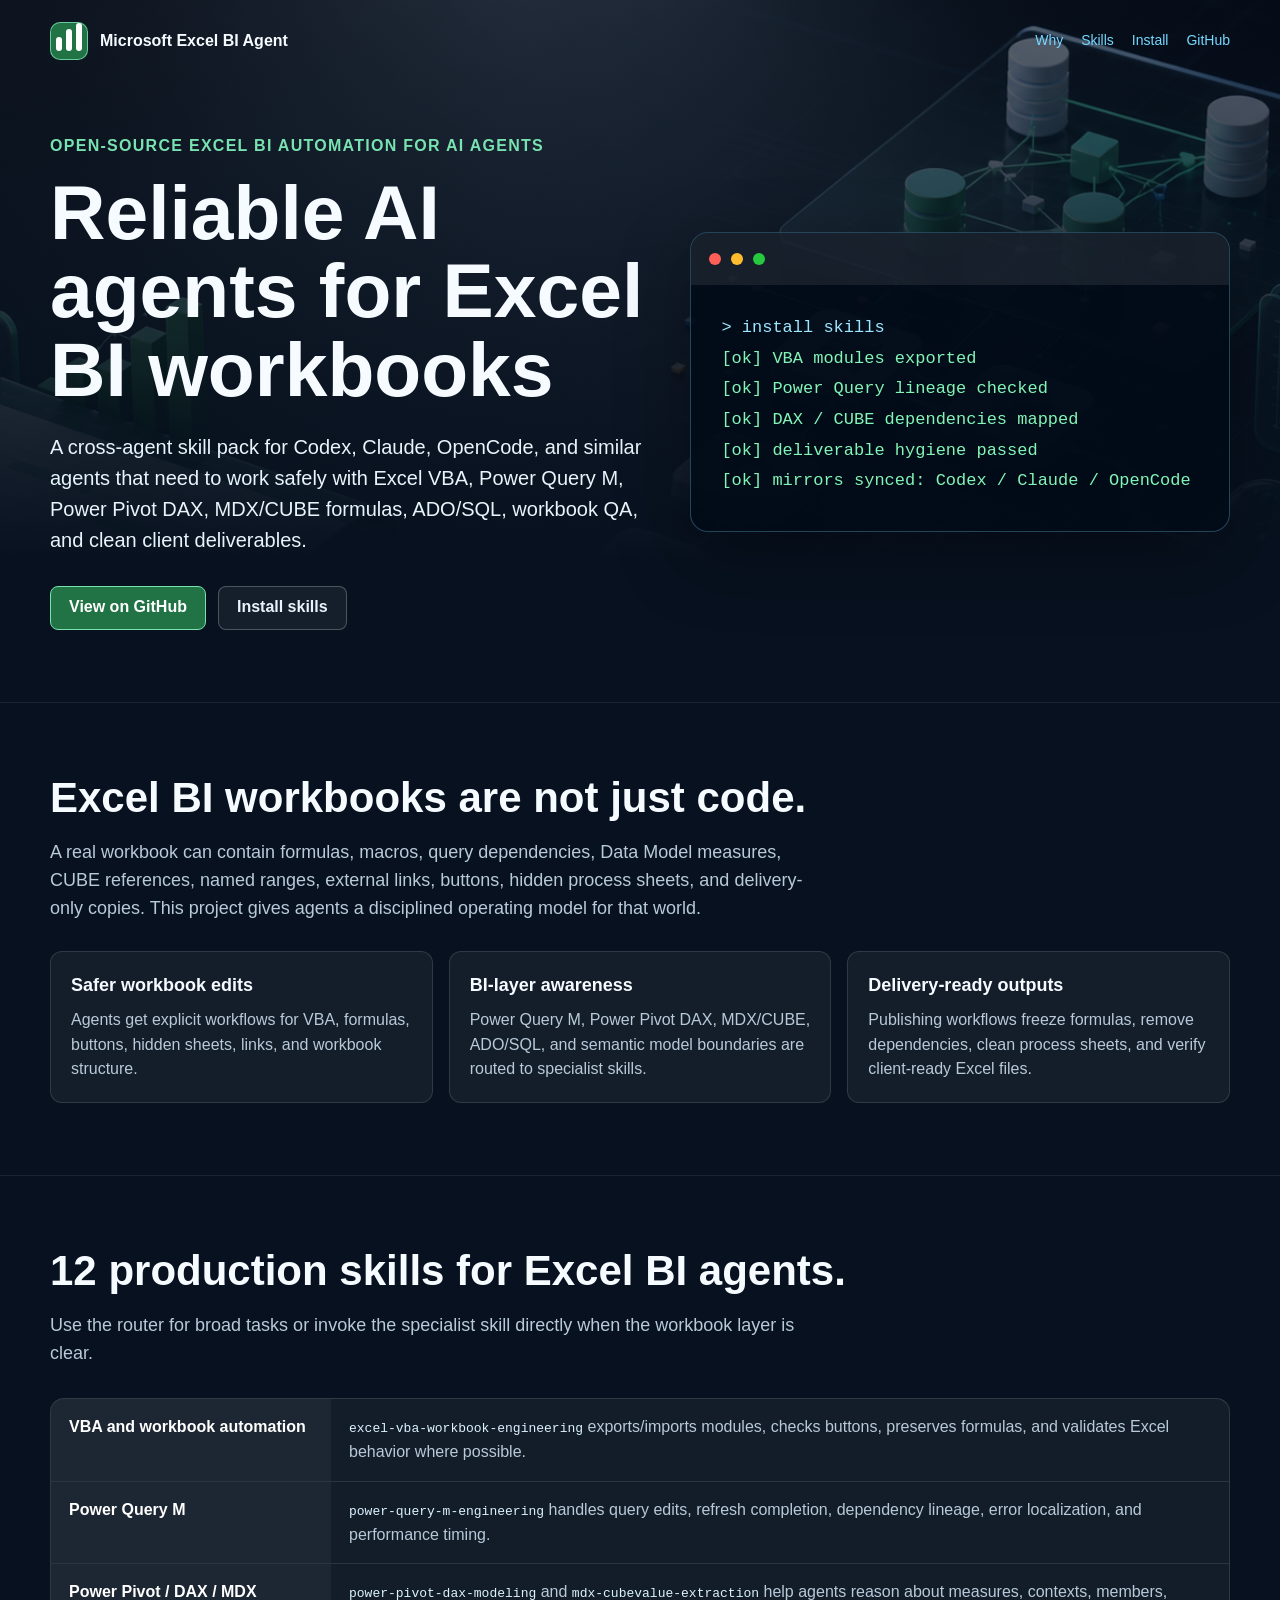
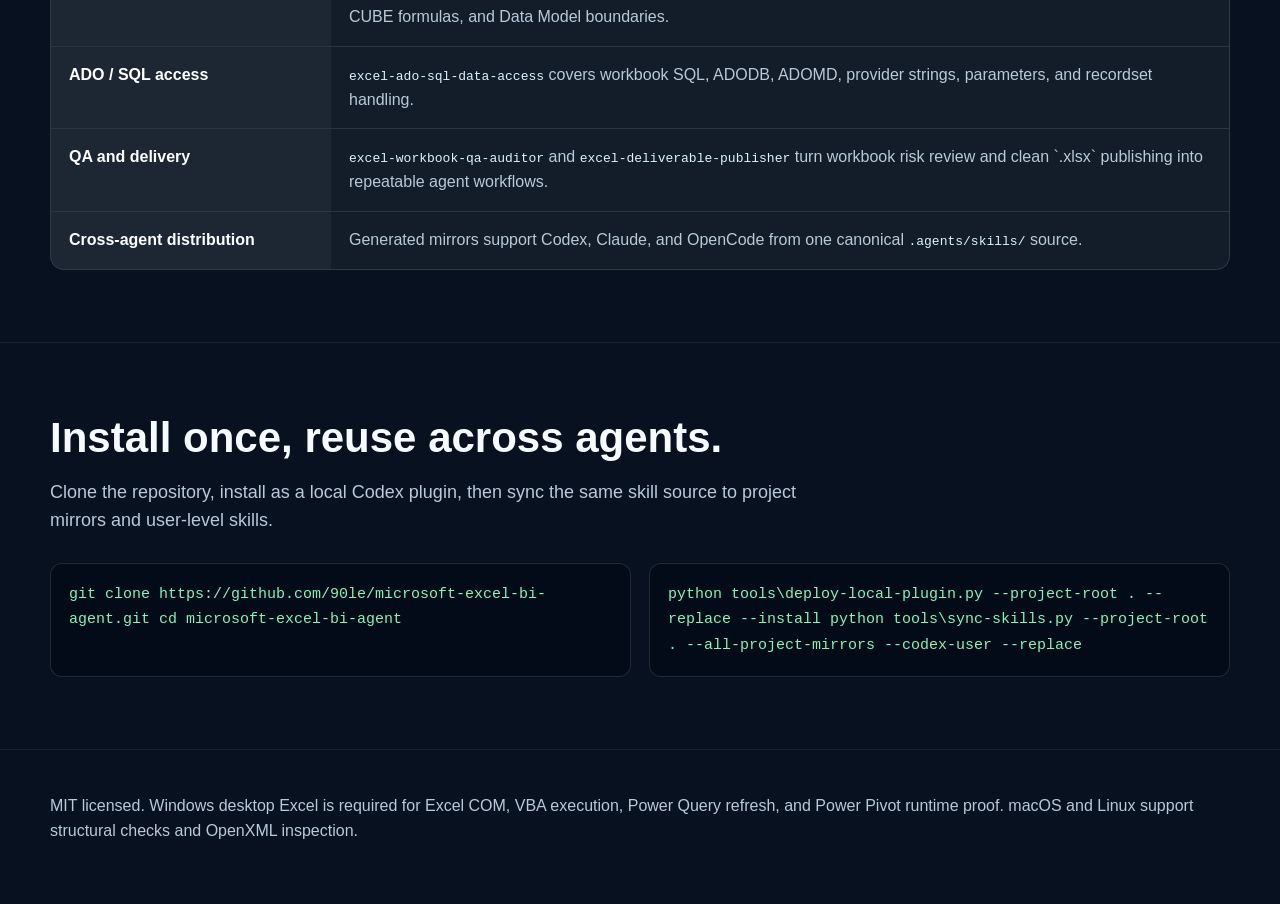
==== docs/index.html @ 4fb538ba "Improve repository presentation and SEO" ====
<!doctype html>
<html lang="en">
<head>
  <meta charset="utf-8">
  <meta http-equiv="refresh" content="0; url=./intro.html">
  <meta name="viewport" content="width=device-width, initial-scale=1">
  <title>Microsoft Excel BI Agent</title>
  <link rel="canonical" href="./intro.html">
</head>
<body>
  <p><a href="./intro.html">Open Microsoft Excel BI Agent</a></p>
</body>
</html>
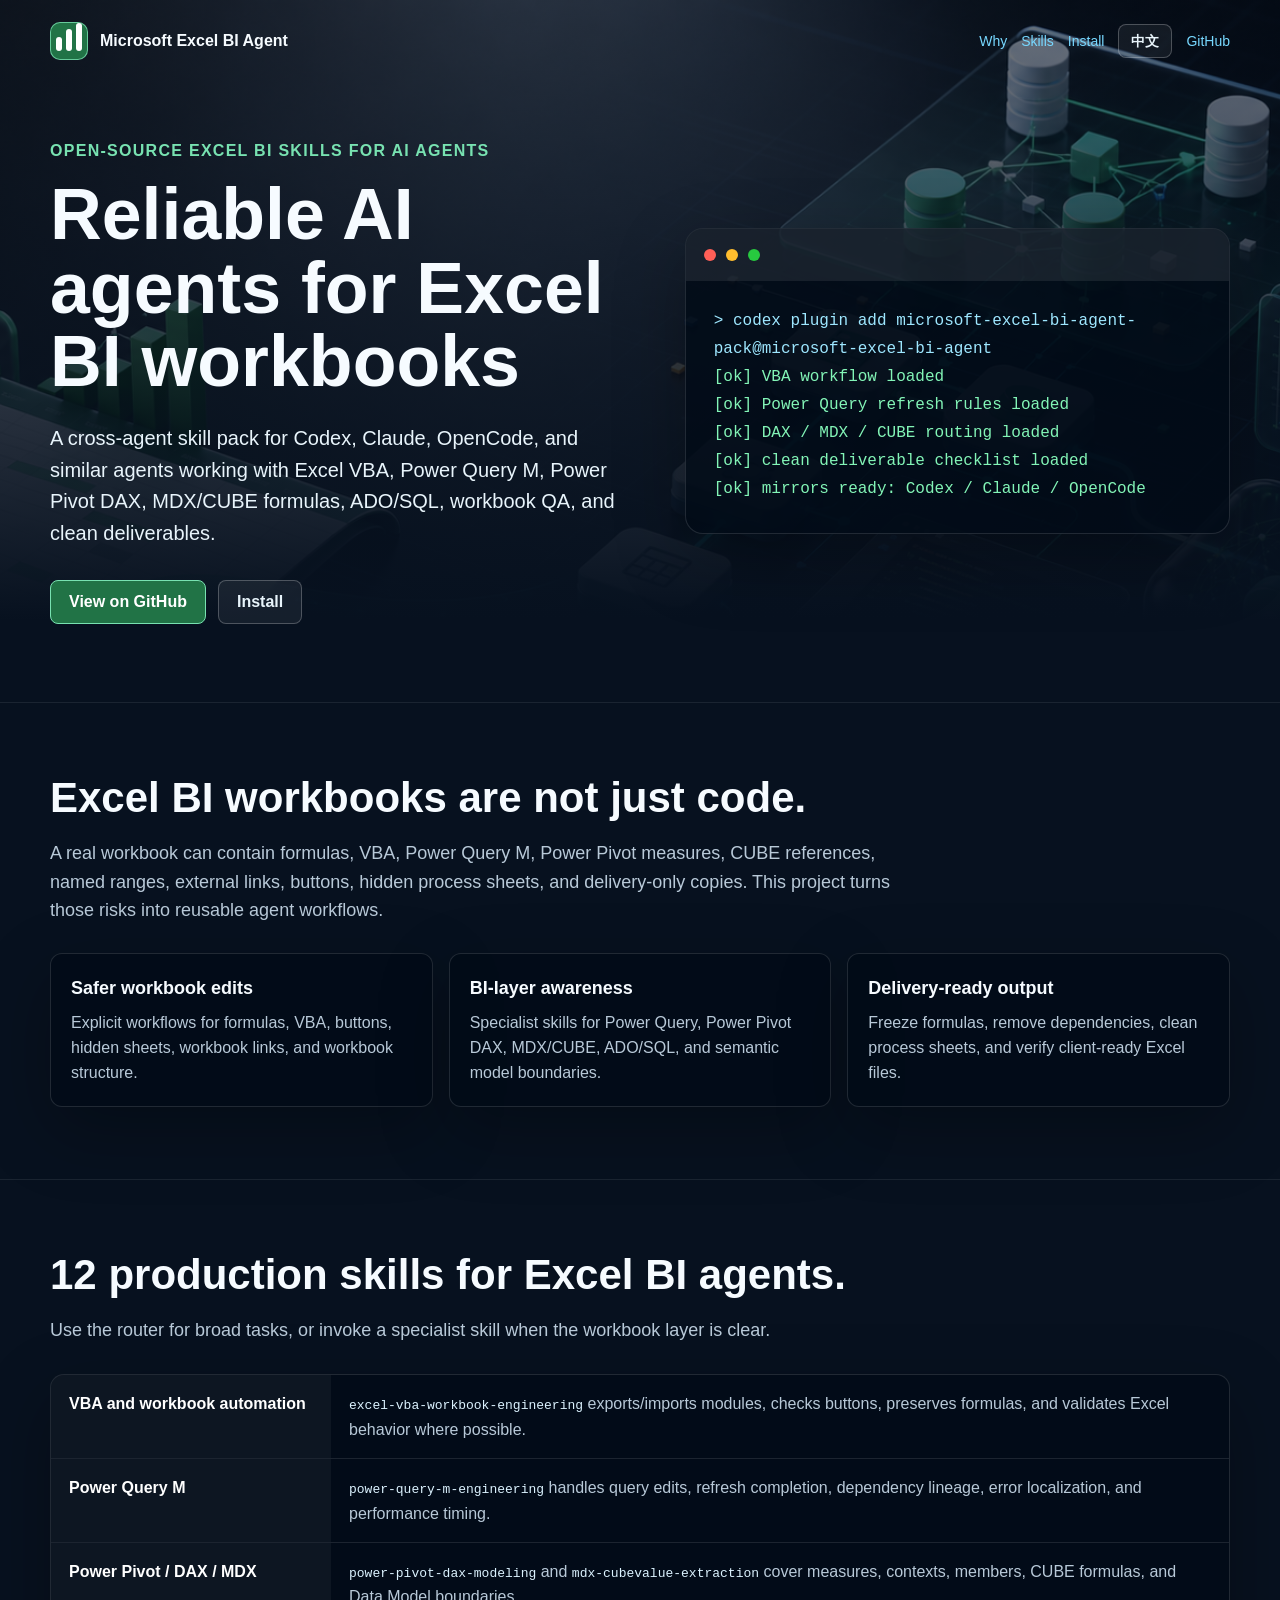
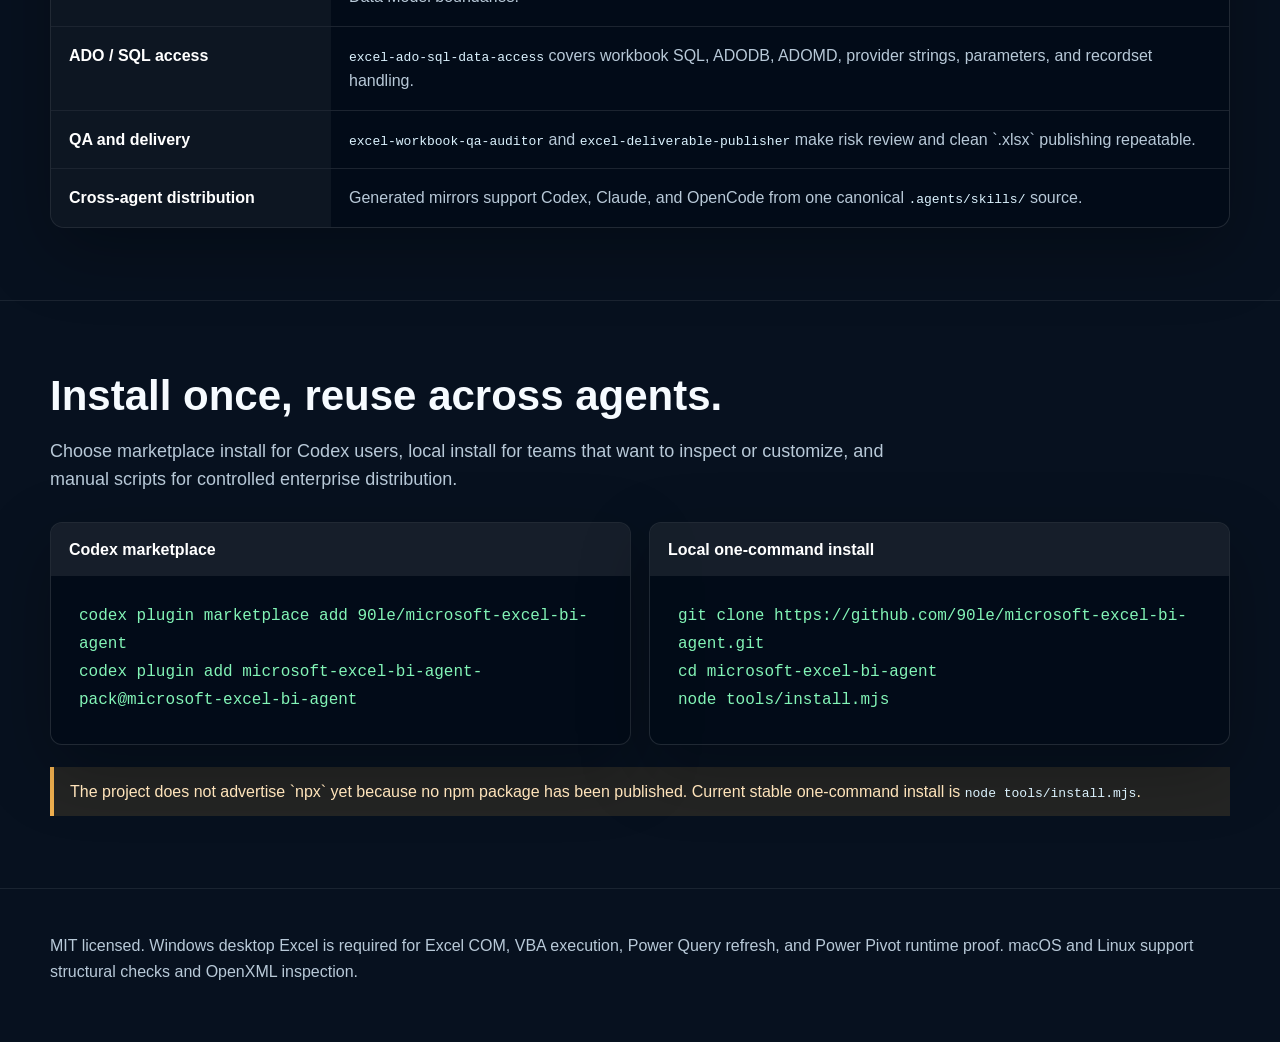
==== commit 092dca0e: "Split bilingual docs and site" ====
--- a/docs/index.html
+++ b/docs/index.html
@@ -2,12 +2,15 @@
 <html lang="en">
 <head>
   <meta charset="utf-8">
-  <meta http-equiv="refresh" content="0; url=./intro.html">
   <meta name="viewport" content="width=device-width, initial-scale=1">
   <title>Microsoft Excel BI Agent</title>
-  <link rel="canonical" href="./intro.html">
+  <script>
+    const lang = (navigator.language || navigator.userLanguage || "").toLowerCase();
+    const target = lang.startsWith("zh") ? "./intro.zh-CN.html" : "./intro.html";
+    window.location.replace(target);
+  </script>
 </head>
 <body>
-  <p><a href="./intro.html">Open Microsoft Excel BI Agent</a></p>
+  <p><a href="./intro.html">English</a> | <a href="./intro.zh-CN.html">中文</a></p>
 </body>
 </html>
